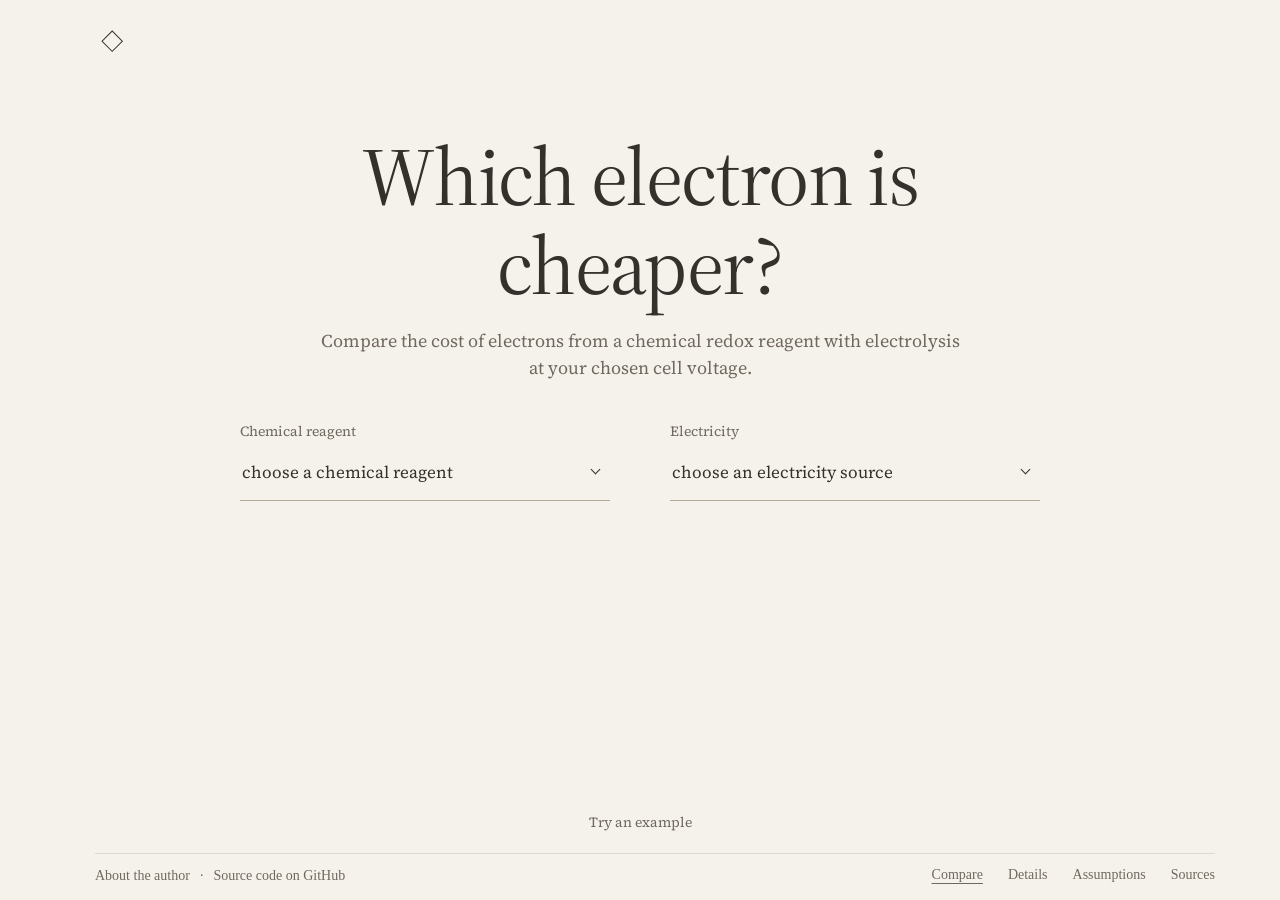
==== index.html @ 7a0f17d8 "Match footer styling and scroll behaviour to personal website" ====
<!doctype html>
<html lang="en"><head><script src="theme-init.js?v=20261118-theme-fix"></script><meta charset="utf-8"><meta name="viewport" content="width=device-width,initial-scale=1"><meta name="theme-color" content="#f5f2ec"><title>Which electron is cheaper?</title><link rel="stylesheet" href="styles.css?v=20261118-footer"><script defer src="model.js"></script><script defer src="chart.js?v=20261113"></script><script defer src="data.js?v=20261118-progressive"></script><script defer src="share-links.js?v=20261118"></script><script defer src="navigation.js?v=20261118-readable-links"></script><script defer src="result-image.js?v=20261118-graph"></script><script defer src="compare.js?v=20261118-example-visibility"></script><link rel="icon" type="image/svg+xml" sizes="any" href="favicon.svg?v=1">
<meta name="description" content="Compare the cost of electrons from a chemical redox reagent with electrolysis at your chosen cell voltage.">
<meta property="og:type" content="website">
<meta property="og:site_name" content="Electron Cost">
<meta property="og:title" content="Which electron is cheaper?">
<meta property="og:description" content="Compare the cost of electrons from a chemical redox reagent with electrolysis at your chosen cell voltage.">
<meta property="og:url" content="https://enlepre.github.io/electronsCost/">
<meta property="og:image" content="https://enlepre.github.io/electronsCost/social-preview-c4b608a29c4e.png">
<meta property="og:image:type" content="image/png">
<meta property="og:image:width" content="1200">
<meta property="og:image:height" content="630">
<meta property="og:image:alt" content="Which electron is cheaper? — Compare the cost of electrons from a chemical redox reagent with electrolysis at your chosen cell voltage.">
<meta name="twitter:card" content="summary_large_image">
<meta name="twitter:title" content="Which electron is cheaper?">
<meta name="twitter:description" content="Compare the cost of electrons from a chemical redox reagent with electrolysis at your chosen cell voltage.">
<meta name="twitter:image" content="https://enlepre.github.io/electronsCost/social-preview-c4b608a29c4e.png">
<meta name="twitter:image:alt" content="Which electron is cheaper? — Compare the cost of electrons from a chemical redox reagent with electrolysis at your chosen cell voltage.">
<script defer src="menu.js?v=20261118-footer"></script><script defer src="dropdowns.js?v=20261118"></script></head>
<body class="compare-page"><header class="site-header shell"><div class="menu"><svg class="menu-outline" aria-hidden="true" focusable="false"><rect width="100%" height="100%" vector-effect="non-scaling-stroke" /></svg><button class="menu-toggle" type="button" aria-expanded="false" aria-controls="main-menu" aria-label="Open navigation"><span aria-hidden="true"></span></button><nav id="main-menu" aria-label="Main navigation" inert><a class="brand" data-scenario-link href="index.html">Electron Cost</a><a data-scenario-link href="details.html">Details</a><a data-scenario-link href="assumptions.html">Assumptions</a><a data-scenario-link href="sources.html">Sources</a><button id="theme" class="theme-toggle" type="button" aria-label="Switch to dark mode" title="Switch to dark mode" aria-pressed="false"><svg class="theme-moon" viewBox="0 0 24 24" width="22" height="22" fill="none" stroke="currentColor" stroke-width="1.5" stroke-linecap="round" stroke-linejoin="round" aria-hidden="true"><path d="M20.9 13.1A9 9 0 0 1 10.9 3.1a9 9 0 1 0 10 10Z"/></svg><svg class="theme-sun" viewBox="0 0 24 24" width="22" height="22" fill="none" stroke="currentColor" stroke-width="1.5" stroke-linecap="round" aria-hidden="true"><circle cx="12" cy="12" r="4"/><path d="M12 2v2m0 16v2M2 12h2m16 0h2M4.93 4.93l1.42 1.42m11.3 11.3 1.42 1.42M4.93 19.07l1.42-1.42m11.3-11.3 1.42-1.42"/></svg></button></nav></div></header><a class="skip" href="#comparison">Skip to comparison</a>
<main class="shell comparison-shell">
<section class="question"><h1>Which electron is cheaper?</h1><p class="subtitle">Compare the cost of electrons from a chemical redox reagent with electrolysis at your chosen cell voltage.</p></section>
<section id="comparison" aria-label="Compare electron costs">
<div class="choices">
<div class="choice chemical-choice"><label class="choice-label" for="reagent">Chemical reagent</label><select id="reagent"><option value="" disabled selected>choose a chemical reagent</option></select><output id="chemical-price" class="choice-price" hidden aria-live="polite"></output><p id="reagent-mass-price" class="tariff-price" aria-live="polite" hidden></p></div>
<div class="choice electricity-choice"><div class="electricity-heading"><label class="choice-label" for="energy">Electricity</label><label id="metric-control" class="check metric-toggle" hidden><input type="checkbox" id="valcoe"> Use VALCOE</label></div><select id="energy"><option value="" disabled selected>choose an electricity source</option></select><output id="energy-price" class="choice-price" aria-live="polite"></output><p id="tariff-price" class="tariff-price" hidden></p><p id="metric-status" class="caption" role="status"></p></div>
</div>
<section id="voltage-comparison" class="simple-plot" aria-label="Voltage comparison" hidden>
<p id="comparison-status" class="comparison-status" aria-live="polite"></p>
<div class="voltage-heading"><label for="voltage-slider">Cell voltage</label><output id="voltage-value" for="voltage-slider">1 V</output><label class="range-label" for="max-voltage">max V <input id="max-voltage" type="number" min="0.01" step="any" value="5" required></label></div>
<input id="voltage-slider" type="range" min="0" max="5" step="0.005" value="1" aria-describedby="voltage-description" disabled>
<span id="voltage-description" class="sr-only">Change the full cell voltage to move the comparison marker on the graph. Adjust max V to change the voltage range.</span>
<div id="graph-area" hidden><p class="chart-unit">Cost per useful mole of electrons (mUSD/mol e⁻; 1 mUSD = 0.001 USD)</p><svg id="comparison-chart" viewBox="0 0 900 330" role="img" aria-labelledby="chart-title chart-description"></svg></div>

<div class="reset-row"><span id="share-status" class="caption" role="status"></span><button id="share-comparison" class="start-over" type="button" disabled>Share ↗</button><button id="download-result" class="start-over" type="button" disabled>Image</button><button id="start-over" class="start-over" type="button" title="Restore defaults and clear the comparison link">↻ Start over</button></div><div id="share-fallback" hidden><label for="share-url">Comparison link</label><input id="share-url" type="text" readonly></div></section><p id="simple-error" role="alert" hidden></p></section></main><div id="example-footer" class="example-footer shell"><button id="try-example" type="button">Try an example</button></div><footer class="shell repository-footer"><div class="footer-links"><a href="https://enlepre.github.io/">About the author</a><span aria-hidden="true">·</span><a href="https://github.com/enLepre/electronsCost">Source code on GitHub</a></div><nav class="footer-navigation" aria-label="Footer navigation"><a data-scenario-link href="index.html">Compare</a><a data-scenario-link href="details.html">Details</a><a data-scenario-link href="assumptions.html">Assumptions</a><a data-scenario-link href="sources.html">Sources</a></nav></footer><noscript>This calculator requires JavaScript.</noscript></body></html>
---- styles.css ----
@import url("https://fonts.googleapis.com/css2?family=Source+Serif+4:wght@400;600&display=swap");
:root{color-scheme:light;--paper:#f5f2ec;--ink:#34312c;--muted:#70685e;--line:#ded8ce;--control:#b3aa9c;--electric:#007f78;--chem:#875f7b;--shade:#eeebe4;--error:#973d2e}
:root[data-theme=dark]{color-scheme:dark;--paper:#272c32;--ink:#e0e4e8;--muted:#adb5bf;--line:#414850;--control:#77828e;--electric:#72c9bd;--chem:#d6a9c9;--shade:#30363d;--error:#ffb3a3}
*{box-sizing:border-box}html{scroll-behavior:smooth;scrollbar-gutter:stable}body{margin:0;background:var(--paper);color:var(--ink);font-family:Georgia,'Times New Roman',serif;-webkit-font-smoothing:antialiased}button,input,select{font:inherit;color:inherit;border-radius:0}a{color:inherit;text-underline-offset:4px}button{cursor:pointer;background:none;border:0;padding:9px 0;min-height:40px}button:hover,a:hover{color:var(--electric)}:focus-visible{outline:2px solid var(--electric);outline-offset:4px}[hidden]{display:none!important}.shell{width:min(1120px,calc(100% - 48px));margin:auto}header{display:flex;justify-content:space-between;align-items:center;padding:24px 0;border-bottom:1px solid var(--line)}.brand{font-size:21px;text-decoration:none}nav{display:flex;align-items:center;gap:24px;font-size:15px}nav a{text-decoration:none}.intro{padding:64px 0 48px}.eyebrow{color:var(--muted);font-size:13px;letter-spacing:.045em;margin:0 0 18px}h1{font-weight:400;letter-spacing:-.055em;font-size:clamp(54px,7vw,82px);line-height:1;margin:0 0 22px}.lead{font-size:28px;margin:0 0 12px}.intro-copy{color:var(--muted);line-height:1.65;font-size:17px;margin:0}h2,h3{font-weight:400}h2{font-size:25px;margin:0}h3{font-size:21px;margin:26px 0 12px}.workspace{display:grid;grid-template-columns:360px minmax(0,1fr);border-top:1px solid var(--line);scroll-margin-top:20px}.section-head{display:flex;justify-content:space-between;align-items:center;gap:16px}.section-head h2{font-size:22px}form{padding:24px 30px 28px 0;border-right:1px solid var(--line)}fieldset{margin:24px 0 0;padding:0 0 22px;border:0;border-bottom:1px solid var(--line);min-width:0}legend{font-size:20px;margin-bottom:20px}legend span{color:var(--muted);font-size:12px;margin-right:12px}label{display:block;font-size:14px;margin:16px 0 7px}label small{display:block;font-size:12px;color:var(--muted);margin-top:5px}input,select{width:100%;border:1px solid var(--control);background:var(--paper);padding:10px;font-size:16px;min-height:42px}input:invalid{border-color:var(--error)}.pair{display:grid;grid-template-columns:1fr 1fr;gap:14px}.caption{font-size:13px;line-height:1.55;color:var(--muted);margin:10px 0}.check{display:flex;gap:9px;align-items:center;line-height:1.45}.check input{width:16px;min-height:18px;accent-color:var(--electric)}details{margin-top:18px}summary{cursor:pointer;font-size:15px;padding:8px 0}.output{padding:28px 0 20px 38px;min-width:0}.verdict{min-height:136px}.verdict h2{font-size:36px;letter-spacing:-.03em;line-height:1.15}.verdict p:last-child{color:var(--muted);line-height:1.5;font-size:16px}.metrics{display:grid;grid-template-columns:1fr 1fr 1fr;border-top:1px solid var(--line);border-bottom:1px solid var(--line);padding:22px 0;gap:16px}.metrics p{font-size:14px;margin:0 0 14px}.metrics strong{display:block;font-size:29px;font-weight:400;font-variant-numeric:tabular-nums;white-space:nowrap}.metrics div:first-child strong{color:var(--electric)}.metrics div:nth-child(2) strong{color:var(--chem)}.metrics small{display:block;color:var(--muted);font-size:12px;line-height:1.5;margin-top:8px}.plot-section{margin-top:30px}.range-label{display:flex;gap:7px;align-items:center;margin:0;white-space:nowrap;color:var(--muted);font-size:13px}.range-label input{width:70px;padding:7px;font-size:14px}#chart{width:100%;display:block;overflow:visible}#chart text{fill:var(--muted);font:12px Georgia,serif}.grid{stroke:var(--line);stroke-width:1}.electric-line{stroke:var(--electric);stroke-width:2.5;fill:none}.chemical-line{stroke:var(--chem);stroke-width:2;fill:none}.selection-line{stroke:var(--ink);stroke-dasharray:4 5;opacity:.6}.legend{display:flex;flex-wrap:wrap;gap:15px;font-size:12px;color:var(--muted)}.legend span::before{content:'';display:inline-block;width:16px;border-top:2px solid var(--ink);margin-right:7px;vertical-align:middle}.legend .electric::before{border-color:var(--electric)}.legend .chem::before{border-color:var(--chem)}.legend span:last-child::before{border-top-style:dashed}.scale{display:flex;justify-content:space-between;gap:20px;border-block:1px solid var(--line);padding:18px 0;margin-top:24px;font-size:14px;line-height:1.5}.scale span:last-child{text-align:right}.actions{display:flex;gap:25px;padding-top:16px}.actions button{font-size:15px;border-bottom:1px solid var(--control)}#error{color:var(--error);line-height:1.6}.ranking{border-top:1px solid var(--line);padding:30px 0;margin-top:28px}.table-scroll{overflow:auto;max-height:370px;margin-top:18px}table{width:100%;border-collapse:collapse;font-size:14px;text-align:left}th{position:sticky;top:0;background:var(--paper);font-weight:400;color:var(--muted);font-size:12px}th,td{border-bottom:1px solid var(--line);padding:13px 16px 13px 0}td:not(:first-child),th:not(:first-child){text-align:right;font-variant-numeric:tabular-nums;white-space:nowrap}.method{border-top:1px solid var(--line);margin-top:24px;padding:40px 0 56px;scroll-margin-top:24px}.method>h2{font-size:34px;letter-spacing:-.025em}.method-grid{display:grid;grid-template-columns:1fr 1fr;gap:64px}.method p{font-size:15px;line-height:1.75;color:var(--muted)}.method .equation{font-size:19px;color:var(--ink)}.sr-only,.skip:not(:focus){position:absolute;width:1px;height:1px;padding:0;margin:-1px;overflow:hidden;clip:rect(0,0,0,0);white-space:nowrap}.skip:focus{position:absolute;background:var(--paper);padding:15px;z-index:3}
@media(max-width:900px){.workspace{grid-template-columns:310px minmax(0,1fr)}form{padding-right:22px}.output{padding-left:24px}.metrics{grid-template-columns:1fr 1fr}.metrics>div:last-child{grid-column:1/-1}.metrics strong{font-size:26px}.plot-section .section-head{align-items:flex-start;flex-direction:column}.method-grid{gap:32px}}
@media(max-width:680px){.shell{width:calc(100% - 32px)}header{gap:16px;align-items:flex-start}.brand{font-size:18px;white-space:nowrap}nav{gap:12px;flex-wrap:wrap;justify-content:flex-end;font-size:13px}nav button{min-height:20px;padding:0}.intro{padding:42px 0 32px}.intro-copy br{display:none}.lead{font-size:24px}.workspace{display:flex;flex-direction:column}form{border-right:0;padding-right:0}.output{border-top:1px solid var(--line);padding:26px 0}.verdict{min-height:0}.verdict h2{font-size:32px}.metrics{grid-template-columns:1fr 1fr 1fr;gap:12px}.metrics>div:last-child{grid-column:auto}.metrics strong{font-size:23px}.metrics p{font-size:12px}.method-grid{grid-template-columns:1fr;gap:0}.ranking>.section-head{align-items:flex-start;flex-direction:column;gap:0}.method>h2{font-size:29px}.plot-section .section-head{flex-direction:row;align-items:center}.section-head h2{font-size:20px}.actions{gap:20px}}
@media(prefers-reduced-motion:reduce){html{scroll-behavior:auto}}

/* A quiet comparison surface; supporting material lives on separate pages. */
.simple-header{justify-content:center;padding:22px 0;border-bottom:0}
.simple-header nav{gap:30px;border-bottom:1px solid var(--line);padding:0 8px 12px;justify-content:center}
.simple-header nav a[aria-current=page]{text-decoration:underline;text-underline-offset:18px}
.comparison-shell{max-width:1000px}
.question{padding:70px 0 56px;text-align:center}
.question h1{font-size:clamp(48px,7vw,82px);line-height:1.08;margin:0;letter-spacing:-.05em;font-weight:400}
.choices{display:grid;grid-template-columns:1fr 1fr;gap:60px}
.choice select{font-size:19px;background:transparent;border:0;border-bottom:1px solid var(--control);padding:16px 28px 16px 2px;min-height:58px}
.choice-price{display:flex;flex-direction:column;align-items:center;justify-content:center;min-height:116px;gap:8px;padding:20px 0;font-variant-numeric:tabular-nums}
.choice-price:empty{visibility:hidden}
.choice-price strong{font-weight:400;font-size:34px;letter-spacing:-.025em}
.choice-price small{font-size:14px;color:var(--muted)}
.chemical-choice .choice-price strong{color:var(--chem)}
.electricity-choice .choice-price strong{color:var(--electric)}
.simple-plot{padding:16px 0 48px}
.voltage-heading{display:flex;justify-content:space-between;align-items:center;margin:0 0 8px}
.voltage-heading label{font-size:16px;margin:0}
.voltage-heading output{font-size:22px;font-variant-numeric:tabular-nums}
#voltage-slider{width:100%;padding:0;border:0;accent-color:var(--electric);cursor:pointer;min-height:30px;background:transparent}
#voltage-slider:disabled{cursor:default;opacity:.35}
.comparison-status{text-align:center;font-size:26px;min-height:32px;margin:24px 0;color:var(--ink)}
.chart-unit{font-size:13px;color:var(--muted);margin:24px 0 5px}
#comparison-chart{display:block;width:100%;touch-action:pan-y;cursor:crosshair}
#comparison-chart text{fill:var(--muted);font:13px Georgia,serif}
.compare-page .legend{justify-content:center;margin-top:8px;font-size:14px}
.compare-page .legend span:last-child::before{border-top-style:solid}
#simple-error{color:var(--error);text-align:center;font-size:14px;line-height:1.5}
.support-page .method{border:0;margin:0;padding-top:50px}
.support-page h1{font-size:clamp(40px,6vw,64px);margin-bottom:30px}
.support-page .method>p{max-width:800px}
.simple-header .theme-toggle{display:grid;place-items:center;width:40px;height:40px;min-width:40px;padding:8px}
.theme-toggle .theme-sun{display:none}
:root[data-theme=dark] .theme-toggle .theme-moon{display:none}
:root[data-theme=dark] .theme-toggle .theme-sun{display:block}



.sources-page{max-width:1000px}
.sources-intro{padding:50px 0 32px}
.sources-intro h1{font-size:clamp(48px,7vw,72px);margin-bottom:20px}
.sources-page p{font-size:15px;line-height:1.7;color:var(--muted);max-width:850px}
.sources-page .lead{font-size:25px;color:var(--ink)}
.source-sections{justify-content:flex-start;flex-wrap:wrap;margin-top:28px;font-size:15px}
.sources-page>section:not(:first-child){padding:30px 0;border-top:1px solid var(--line);scroll-margin-top:20px}
.sources-page h2{font-size:30px;margin-bottom:14px}
.source-entry{border-top:1px solid var(--line);padding:22px 0}
.source-heading{display:flex;align-items:baseline;justify-content:space-between;gap:20px}
.source-heading h3{margin:0 0 14px;font-size:22px}
.source-heading .source-price{color:var(--ink);font-size:20px;white-space:nowrap;margin:0;font-variant-numeric:tabular-nums}
.source-facts{display:grid;grid-template-columns:190px 1fr;gap:8px 20px;font-size:14px;line-height:1.5;margin:5px 0 16px}
.source-facts dt{color:var(--muted)}.source-facts dd{margin:0;overflow-wrap:anywhere}
.source-entry .source-reference{color:var(--ink)}
.shell.derivation{width:min(660px,calc(100% - 48px));max-width:none;margin-left:auto;margin-right:auto;padding:52px 0 40px}
.derivation>article{width:100%;margin-inline:auto}
.support-page .derivation h1{font-size:clamp(36px,5vw,48px);letter-spacing:-.035em;line-height:1.15;margin:0 0 14px}
.derivation-lead{color:var(--muted);font-size:18px;margin-bottom:36px}
.derivation section{margin-top:42px}
.derivation h2{font-size:20px;font-weight:700;margin:0 0 14px}
.derivation p{font-size:16px;line-height:1.95;margin:16px 0}
.derivation .derivation-note{font-size:14px;line-height:1.9;color:var(--muted)}
.definition-table{overflow-x:auto;max-width:520px;margin-inline:auto}
.derivation table{width:100%;table-layout:fixed;font-size:14px;line-height:1.8}.derivation th{position:static}
.definition-table .quantity-column{width:54%}.definition-table .symbol-column{width:18%}.definition-table .unit-column{width:28%}
.derivation td,.derivation th{text-align:left!important;padding:12px 10px 12px 0;white-space:normal!important;vertical-align:middle}
.derivation th[scope=row]{color:var(--ink);width:auto;font-weight:400}
.definition-table th:first-child{text-align:center!important}
.derivation td:last-child{white-space:nowrap!important}
.derivation math{font-family:'Cambria Math','STIX Two Math','Times New Roman',serif;font-size:1.08em;color:var(--ink)}
.derivation-equation{display:grid;grid-template-columns:minmax(0,1fr) 32px;align-items:center;gap:14px;margin:28px 0}
.math-scroll{overflow-x:auto;padding:12px 2px}
.math-scroll math{font-size:22px;margin:0}
.derivation .katex{font-size:1.08em;color:var(--ink)}
.math-scroll .katex{font-size:1.22em}
.math-scroll .katex-display{margin:0;text-align:center}
.math-scroll .tex-math{display:block}
.derivation .definition-table .katex{font-size:1em}
.equation-number{font-size:15px;text-align:right;color:var(--muted)}
.derivation-assumptions{border-top:1px solid var(--line);padding-top:26px}
.derivation-assumptions h2:not(:first-child){margin-top:28px}
.reaction-basis p{font-size:18px}.reaction-basis .reaction-note{display:block;color:var(--muted);font-size:14px;margin-top:3px}
@media(max-width:680px){.derivation{padding-top:36px}.derivation-equation{gap:8px;grid-template-columns:minmax(0,1fr) 26px}.math-scroll math{font-size:19px}.derivation td{font-size:13px}}
@media(max-width:680px){.source-heading{flex-direction:column;gap:0;margin-bottom:15px}.source-heading h3{margin-bottom:6px}.source-facts{grid-template-columns:125px 1fr;gap:8px 14px}.source-sections{gap:16px}.simple-header nav{gap:14px}}
@media(max-width:680px){
 .simple-header{padding:18px 0}.simple-header nav{gap:20px;font-size:14px;flex-wrap:wrap;padding-bottom:14px}
 .simple-header nav a[aria-current=page]{text-underline-offset:10px}
 .question{padding:48px 0 34px}.question h1{font-size:clamp(44px,9vw,60px)}
 .choices{gap:20px}.choice select{font-size:14px;min-height:54px;padding:12px 15px 12px 0}
 .choice-price{min-height:98px}.choice-price strong{font-size:25px}.choice-price small{font-size:12px}
 .comparison-status{font-size:23px;margin:18px 0}.simple-plot{padding-top:6px}
 #comparison-chart text{font-size:16px}.chart-unit{font-size:12px}
}
/* Searchable evidence catalogue. Scoped rules preserve equation layout. */
.source-controls{display:grid;grid-template-columns:minmax(250px,2fr) 1fr 1fr;gap:24px;margin-top:36px}
.source-controls input,.source-controls select{width:100%;min-height:48px}
.sources-page .table-scroll{max-height:none;margin:24px 0 48px;overflow:auto}
.source-table{table-layout:fixed;min-width:900px;line-height:1.6}
.source-table th,.source-table td{white-space:normal!important;text-align:left!important;vertical-align:top;padding:20px 18px 20px 0;overflow-wrap:anywhere}
.source-table thead th{font-size:13px;position:static}
.source-table th:nth-child(1){width:21%}.source-table th:nth-child(2){width:26%}.source-table th:nth-child(3){width:17%}.source-table th:nth-child(4){width:36%}
.source-table tbody th{position:static;color:var(--ink);font-size:15px;font-weight:normal}
.source-table small{display:block;font-size:13px;color:var(--muted);margin-top:6px}
.source-table td>a{display:block;margin-bottom:8px}.source-table td p{margin:8px 0 0;font-size:13px;color:var(--muted)}
.source-table caption{text-align:left;padding-bottom:12px;color:var(--muted);font-size:13px}
.source-table tr:target{outline:1px solid var(--ink);outline-offset:3px}
@media(max-width:680px){.source-controls{grid-template-columns:1fr 1fr;gap:16px}.source-controls>div:first-child{grid-column:1/-1}}
/* Match the comparison page: two equal input columns, results beneath. */
.details-page .details-intro{text-align:center;padding:58px 0 40px}
.details-page .workspace{display:block;border-top:0}
.details-page #inputs{border:0;padding:0 0 24px}
.details-page #inputs>.section-head{border-bottom:1px solid var(--line);padding-bottom:14px}
.detail-choices{display:grid;grid-template-columns:minmax(0,1fr) minmax(0,1fr);gap:52px}
.details-page fieldset{border-bottom:0;margin-top:28px;padding-bottom:8px}
.details-page fieldset>select{min-height:54px;font-size:17px}
.details-page .output{border-top:1px solid var(--line);padding:30px 0 20px}
.details-page .verdict{text-align:center;min-height:0;margin-bottom:28px}
.details-page .metrics{grid-template-columns:repeat(3,minmax(0,1fr));text-align:center}
.details-page .metrics>div:last-child{grid-column:auto}
.details-page .plot-section{max-width:900px;margin:32px auto 0}
.details-page .method{padding:28px 0;margin-top:20px}
.details-page .method>h2{font-size:25px}
.details-page .ranking{margin-top:0}
.source-controls{grid-template-columns:minmax(250px,2fr) 1fr}
@media(max-width:680px){.detail-choices{grid-template-columns:1fr;gap:8px}.details-page fieldset+fieldset{border-top:1px solid var(--line);padding-top:24px}.details-page .details-intro{padding:40px 0 26px}.details-page .metrics strong{font-size:22px}.source-controls{grid-template-columns:1fr}.source-controls>div:first-child{grid-column:auto}}

/* Readable comparison typography and compact responsive controls. */
body{font-family:'Source Serif 4',Georgia,serif;font-variant-numeric:lining-nums tabular-nums}
h1,.question h1{letter-spacing:-.02em}
.question{padding:48px 0 28px}
.subtitle{max-width:650px;margin:18px auto 0;font-size:18px;line-height:1.5;color:var(--muted)}
.choices{grid-template-columns:minmax(0,1fr) minmax(0,1fr)}
.choice{min-width:0}.choice-label{font-size:14px;margin:10px 0 0;color:var(--muted)}
.choice select{font-size:17px}.choice-price{min-height:100px;padding:18px 0 8px}
.tariff-price{text-align:center;color:var(--muted);font-size:14px;margin:0 0 10px}
.basis-warning{margin:14px 0 24px;line-height:1.6}
.voltage-heading{gap:16px;flex-wrap:wrap}.voltage-heading>output{margin-right:auto}
.voltage-heading .range-label{font-size:14px}.range-label input{font-variant-numeric:tabular-nums}
.comparison-status{font-size:23px;line-height:1.45}
.chart-unit{font-size:14px;line-height:1.5}
#chart text,#comparison-chart text{font:14px 'Source Serif 4',Georgia,serif;fill:var(--muted);font-variant-numeric:tabular-nums}
#chart .chemical-label,#comparison-chart .chemical-label{fill:var(--chem)}
#chart .electric-label,#comparison-chart .electric-label{fill:var(--electric)}
#chart .crossing-label,#comparison-chart .crossing-label{fill:var(--ink);paint-order:stroke;stroke:var(--paper);stroke-width:5px;stroke-linejoin:round}
@media(max-width:600px){
 .choices{grid-template-columns:minmax(0,1fr);gap:14px}
 .question{padding:32px 0 22px}.question h1{font-size:44px}.subtitle{font-size:16px}
 .choice select{font-size:16px;padding:12px 24px 12px 0}
 .choice-price{min-height:76px;padding:12px 0 4px}.choice-price strong{font-size:30px}.choice-price small{font-size:14px}
 .comparison-status{font-size:21px}.chart-unit{font-size:14px}
}

.electricity-heading{display:flex;align-items:center;justify-content:space-between;gap:12px;flex-wrap:wrap}.electricity-heading label{margin:0}.electricity-heading .metric-toggle{font-size:14px;white-space:nowrap}.metric-toggle input{width:16px;min-height:18px}.electricity-heading{margin:16px 0 7px}#metric-status:empty{display:none}

.reset-row{display:flex;justify-content:flex-end;margin:8px 0 12px}.start-over{font-size:14px;color:var(--muted);border-bottom:1px solid var(--control);padding:6px 0;min-height:40px}.start-over:hover{color:var(--electric)}

/* Share tracks so headings, selectors, and costs align across both sources. */
@media(min-width:601px){
 .choices{column-gap:60px;row-gap:0}
 .choice{display:grid;grid-template-rows:subgrid;grid-row:span 6}
 .choice>.choice-label,.choice>.electricity-heading{grid-row:1;margin:10px 0 0;min-height:24px;align-content:center}
 .choice>select{grid-row:2}
 .choice>.choice-price{grid-row:3}
 .choice>.tariff-price{grid-row:4}
 .choice>#metric-note{grid-row:5}
 .choice>#metric-status{grid-row:6}
}

/* Footer links on the left, page navigation on the right. */

.footer-links{display:flex;align-items:center;flex-wrap:wrap;gap:10px}
.repository-footer .footer-navigation{display:flex;align-items:center;justify-content:flex-end;flex-wrap:wrap;gap:18px;font-size:inherit;margin-left:auto}
.footer-navigation a[aria-current=page]{text-decoration:underline;text-underline-offset:4px}
.footer-navigation .theme-toggle{display:grid;place-items:center;width:24px;height:24px;min-width:24px;min-height:24px;padding:3px;color:inherit}
.footer-navigation .theme-toggle svg{width:16px;height:16px}
@media(max-width:600px){.repository-footer .footer-navigation{gap:14px}}

/* Match the personal website's reading column and persistent rhombus menu. */
html{scrollbar-gutter:stable both-edges}
body{padding-top:84px}
main.shell,main.shell.derivation{width:min(800px,calc(100% - 48px));max-width:800px}
.site-header{position:fixed;top:0;left:50%;transform:translateX(-50%);z-index:500;padding:24px 0;border:0;pointer-events:none}
.menu {
  --menu-width: min(312px, calc(100vw - 42px));
  --menu-height: min(291.2px, calc(100svh - 44px));
  position: relative;
  width: 44px;
  height: 44px;
  pointer-events: auto;
}
.menu-outline {
  position: absolute;
  top: 10px;
  left: 10px;
  width: var(--menu-width);
  height: var(--menu-height);
  overflow: visible;
  pointer-events: none;
  transform-origin: 7.2px 7.2px;
  transform: rotate(45deg);
  transition: transform .16s ease .35s;
}
.menu-outline rect {
  fill: var(--paper);
  stroke: var(--ink);
  transform: scale(.046, .04945);
  transition: transform .34s cubic-bezier(.42,0,.38,1) .06s;
}
.menu:has(.menu-toggle:focus-visible) .menu-outline,
.menu.is-open .menu-outline { transform: rotate(0); transition-delay: 0s; }
@media (hover: hover) and (pointer: fine) {
  .menu:has(.menu-toggle:hover) .menu-outline { transform: rotate(0); transition-delay: 0s; }
}
.menu.is-open .menu-outline rect {
  transform: scale(1, 1);
  transition: transform .34s cubic-bezier(.42,0,.26,1) .09s;
}
.menu-toggle { position: relative; z-index: 2; display: block; width: 44px; height: 44px; border: 0; padding: 10px; background: transparent; color: var(--ink); cursor: pointer; touch-action: manipulation; }
.menu-toggle span { display: none; }
.menu nav { position: absolute; z-index: 1; top: 10px; left: 10px; display: flex; flex-direction: column; justify-content: safe center; overflow-y: auto; gap: 0; width: var(--menu-width); height: var(--menu-height); padding: 24px; visibility: hidden; opacity: 0; transform: translateY(-4px); transition: opacity .16s ease, transform .16s ease, visibility 0s .16s; }
.menu.is-open nav { visibility: visible; opacity: 1; transform: translateY(0); transition: opacity .2s ease .23s, transform .2s ease .23s, visibility 0s; }
.menu nav a { padding: 10px 0; font-size: 17px; }
.menu nav .brand { font-size: 23px; padding-bottom: 20px; margin-bottom: 8px; border-bottom: 1px solid var(--line); }
.menu nav a.is-active { font-style: italic; }

.menu nav{align-items:stretch;text-align:left;line-height:1.2}
.menu nav a{text-decoration:none}
.menu nav a[aria-current=page]{font-style:italic}
@media(max-width:700px){body{padding-top:72px}.site-header{width:calc(100% - 32px);padding:16px 0}main.shell,main.shell.derivation{width:calc(100% - 32px)}}
@media(prefers-reduced-motion:reduce){.menu-outline,.menu-outline rect,.menu.is-open .menu-outline rect,.menu nav,.menu.is-open nav{transition:none}}

/* Use the personal site's 48px scroll threshold and fade timing. */
body .site-header{transition:opacity .22s ease,transform .22s ease,visibility .22s}
body.is-page-scrolled .site-header{opacity:0;visibility:hidden;pointer-events:none;transform:translateX(-50%) translateY(-12px)}
@media(prefers-reduced-motion:reduce){body .site-header{transition:none}}

/* Match the personal site's sequential page fade without replacing navigation. */
@view-transition{navigation:auto}
.site-header{view-transition-name:site-menu}

@keyframes page-fade-out{from{opacity:1}to{opacity:0}}
@keyframes page-fade-in{from{opacity:0}to{opacity:1}}
::view-transition{background:var(--paper)}
::view-transition-old(root){animation:page-fade-out 300ms ease-in-out both;mix-blend-mode:normal}
::view-transition-new(root){animation:page-fade-in 340ms ease-in-out 320ms both;mix-blend-mode:normal}
::view-transition-group(site-footer),::view-transition-group(site-menu){z-index:10;animation:none}
::view-transition-old(site-footer),::view-transition-old(site-menu){display:none}
::view-transition-new(site-footer),::view-transition-new(site-menu){animation:none}
@media(prefers-reduced-motion:reduce){
 @view-transition{navigation:none}
 ::view-transition-old(root),::view-transition-new(root){animation:none!important}
}

/* Theme control uses the personal website menu spacing. */
.menu nav > a{flex-shrink:0}
.menu nav #theme.theme-toggle{display:grid;place-items:center;flex-shrink:0;width:44px;height:44px;min-height:44px;margin:8px 0 0 -10px;padding:10px;border:0;color:var(--ink)}
.menu nav .theme-toggle svg{width:22px;height:22px}
/* Let short calculator pages fill the viewport above the fixed footer. */
body{min-height:100vh;min-height:100svh;display:flex;flex-direction:column}
body>main.shell{flex:1 0 auto;margin-block:0}

/* Keep open-menu text bright and legible against the dark background. */
:root[data-theme=dark] .menu nav,:root[data-theme=dark] .menu nav a,:root[data-theme=dark] .menu nav #theme.theme-toggle{color:#f5f7fa}
:root[data-theme=dark] .menu nav a:hover,:root[data-theme=dark] .menu nav #theme.theme-toggle:hover{color:var(--electric)}

/* Searchable source selectors, using the same palette in both themes. */
.source-dropdown{position:relative;min-width:0;grid-row:2}
.source-trigger{display:flex;align-items:center;justify-content:space-between;gap:16px;width:100%;min-height:58px;padding:16px 6px 16px 2px;border-bottom:1px solid var(--control);text-align:left;font-size:17px;color:var(--ink)}
.source-trigger>span:first-child{min-width:0;overflow:hidden;text-overflow:ellipsis;white-space:nowrap}
.source-arrow{width:7px;height:7px;flex-shrink:0;border-right:1px solid currentColor;border-bottom:1px solid currentColor;transform:rotate(45deg);margin:0 5px 4px 0}
.source-trigger[aria-expanded=true] .source-arrow{transform:rotate(225deg);margin-bottom:0}
.source-panel{position:absolute;z-index:50;top:calc(100% + 6px);left:0;width:100%;padding:10px;background:var(--paper);color:var(--ink);border:1px solid var(--control);box-shadow:0 8px 24px #0002}
.source-panel .source-search{font-size:15px;min-height:40px;padding:8px 10px;background:var(--paper);border:1px solid var(--line)}
.source-search::placeholder{color:var(--muted);opacity:1}
.source-options{max-height:min(280px,40svh);overflow-y:auto;overscroll-behavior:contain;margin-top:8px;scroll-padding:4px}
.source-option{position:relative;padding:10px 28px 10px 10px;min-height:44px;font-size:15px;line-height:1.4;cursor:pointer;overflow-wrap:anywhere;border-left:2px solid transparent}
.source-option:hover,.source-option.is-active{background:var(--shade)}
.source-option[aria-selected=true]{color:var(--electric);border-left-color:var(--electric)}
.source-option[aria-selected=true]::after{content:'✓';position:absolute;right:8px;top:10px}
.source-option.is-active{outline:1px solid var(--control);outline-offset:-1px}
.source-empty{font-size:14px;color:var(--muted);margin:12px 10px}
@media(max-width:680px){.source-trigger{min-height:54px;padding:12px 6px 12px 0;font-size:16px}}

/* Match the personal website menu typography, including its title. */
.menu nav{font-family:Georgia,"Times New Roman",serif}
.menu nav .brand{font-size:23px;line-height:1.2;letter-spacing:-.02em;font-style:normal;white-space:nowrap}

.reset-row{align-items:center;flex-wrap:wrap;gap:18px}.reset-row .caption{margin:0}.start-over:disabled{opacity:.5;cursor:default}#share-url{font-size:14px}

/* Keep the document canvas opaque throughout sequential page fades. */
html{background:var(--paper)}

.example-footer{text-align:center;flex-shrink:0;padding-top:24px}.example-footer button{font-size:14px;color:var(--muted)}.example-footer button:hover{color:var(--electric)}

/* Match the personal website's fixed reading footer and scroll fade. */
body{padding-bottom:var(--footer-clearance,58px)}
body .repository-footer{
 position:fixed;left:50%;bottom:0;z-index:600;view-transition-name:site-footer;
 width:min(calc(100% - 48px),1120px);transform:translateX(-50%);
 margin:0;padding:13px 0 16px;border-top:1px solid var(--line);
 background:var(--paper);color:var(--muted);
 font:14px Georgia,"Times New Roman",serif;
 font-weight:400;line-height:normal;-webkit-font-smoothing:antialiased;text-rendering:optimizeLegibility;
 display:flex;flex-direction:row;align-items:center;justify-content:space-between;flex-wrap:wrap;gap:12px 28px;
 transition:opacity .22s ease,transform .22s ease,visibility .22s;
}
.repository-footer .footer-links{display:flex;align-items:center;flex-wrap:wrap;gap:10px}
.repository-footer .footer-navigation{width:auto;display:flex;flex-wrap:wrap;align-items:center;justify-content:flex-end;margin-left:auto;gap:25px;font:inherit;line-height:1.2}
.repository-footer a,.repository-footer a:hover{color:inherit;text-decoration:none}
.repository-footer a:focus-visible{outline:2px solid var(--ink);outline-offset:5px}
.repository-footer .footer-navigation a[aria-current=page]{text-decoration:underline;text-underline-offset:4px}
body.is-page-scrolled .repository-footer{opacity:0;visibility:hidden;pointer-events:none;transform:translateX(-50%) translateY(12px)}
@media(prefers-reduced-motion:reduce){body .repository-footer{transition:none}}
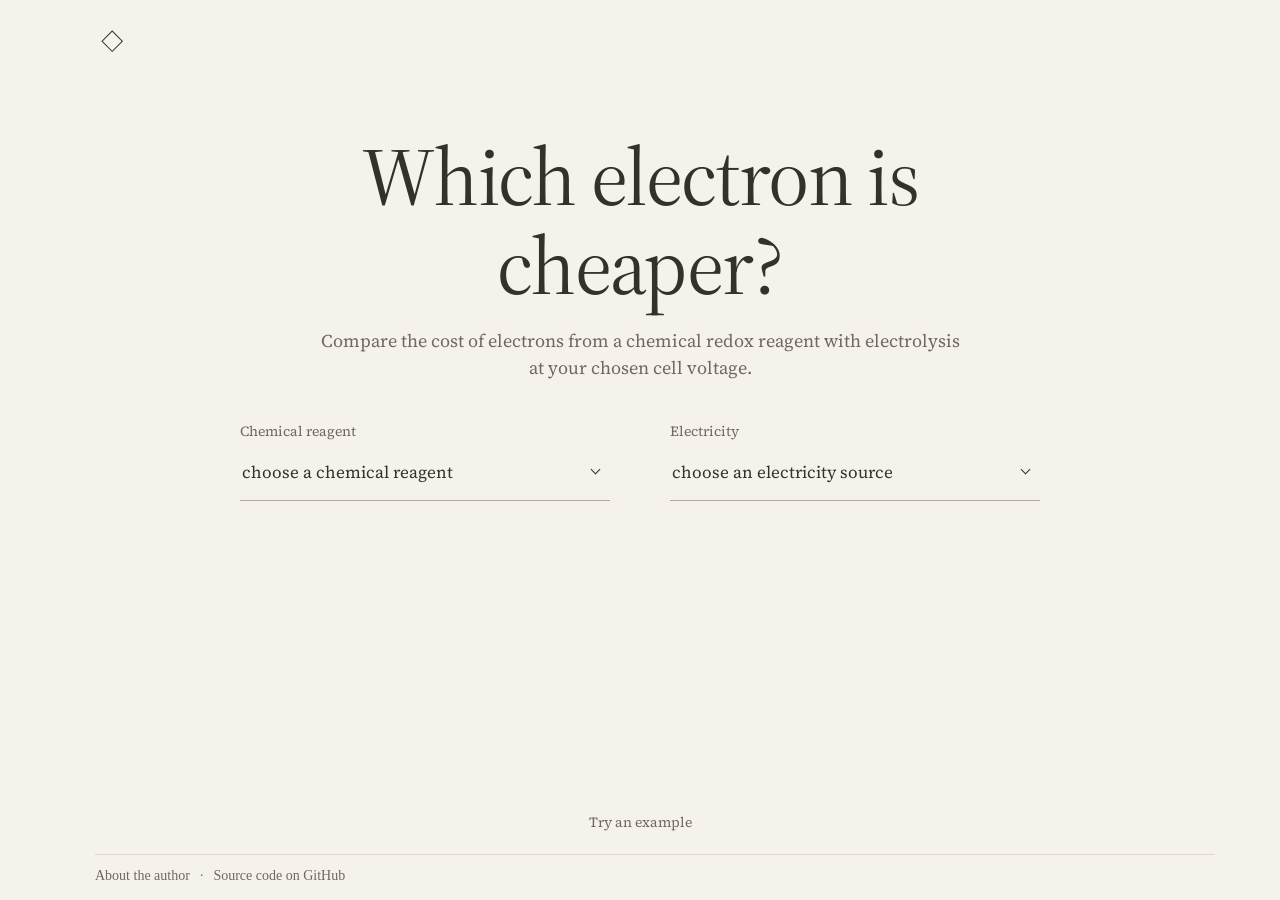
==== commit 54b4b060: "Keep page navigation in the square menu only" ====
--- a/index.html
+++ b/index.html
@@ -32,4 +32,4 @@
 <span id="voltage-description" class="sr-only">Change the full cell voltage to move the comparison marker on the graph. Adjust max V to change the voltage range.</span>
 <div id="graph-area" hidden><p class="chart-unit">Cost per useful mole of electrons (mUSD/mol e⁻; 1 mUSD = 0.001 USD)</p><svg id="comparison-chart" viewBox="0 0 900 330" role="img" aria-labelledby="chart-title chart-description"></svg></div>
 
-<div class="reset-row"><span id="share-status" class="caption" role="status"></span><button id="share-comparison" class="start-over" type="button" disabled>Share ↗</button><button id="download-result" class="start-over" type="button" disabled>Image</button><button id="start-over" class="start-over" type="button" title="Restore defaults and clear the comparison link">↻ Start over</button></div><div id="share-fallback" hidden><label for="share-url">Comparison link</label><input id="share-url" type="text" readonly></div></section><p id="simple-error" role="alert" hidden></p></section></main><div id="example-footer" class="example-footer shell"><button id="try-example" type="button">Try an example</button></div><footer class="shell repository-footer"><div class="footer-links"><a href="https://enlepre.github.io/">About the author</a><span aria-hidden="true">·</span><a href="https://github.com/enLepre/electronsCost">Source code on GitHub</a></div><nav class="footer-navigation" aria-label="Footer navigation"><a data-scenario-link href="index.html">Compare</a><a data-scenario-link href="details.html">Details</a><a data-scenario-link href="assumptions.html">Assumptions</a><a data-scenario-link href="sources.html">Sources</a></nav></footer><noscript>This calculator requires JavaScript.</noscript></body></html>+<div class="reset-row"><span id="share-status" class="caption" role="status"></span><button id="share-comparison" class="start-over" type="button" disabled>Share ↗</button><button id="download-result" class="start-over" type="button" disabled>Image</button><button id="start-over" class="start-over" type="button" title="Restore defaults and clear the comparison link">↻ Start over</button></div><div id="share-fallback" hidden><label for="share-url">Comparison link</label><input id="share-url" type="text" readonly></div></section><p id="simple-error" role="alert" hidden></p></section></main><div id="example-footer" class="example-footer shell"><button id="try-example" type="button">Try an example</button></div><footer class="shell repository-footer"><div class="footer-links"><a href="https://enlepre.github.io/">About the author</a><span aria-hidden="true">·</span><a href="https://github.com/enLepre/electronsCost">Source code on GitHub</a></div></footer><noscript>This calculator requires JavaScript.</noscript></body></html>
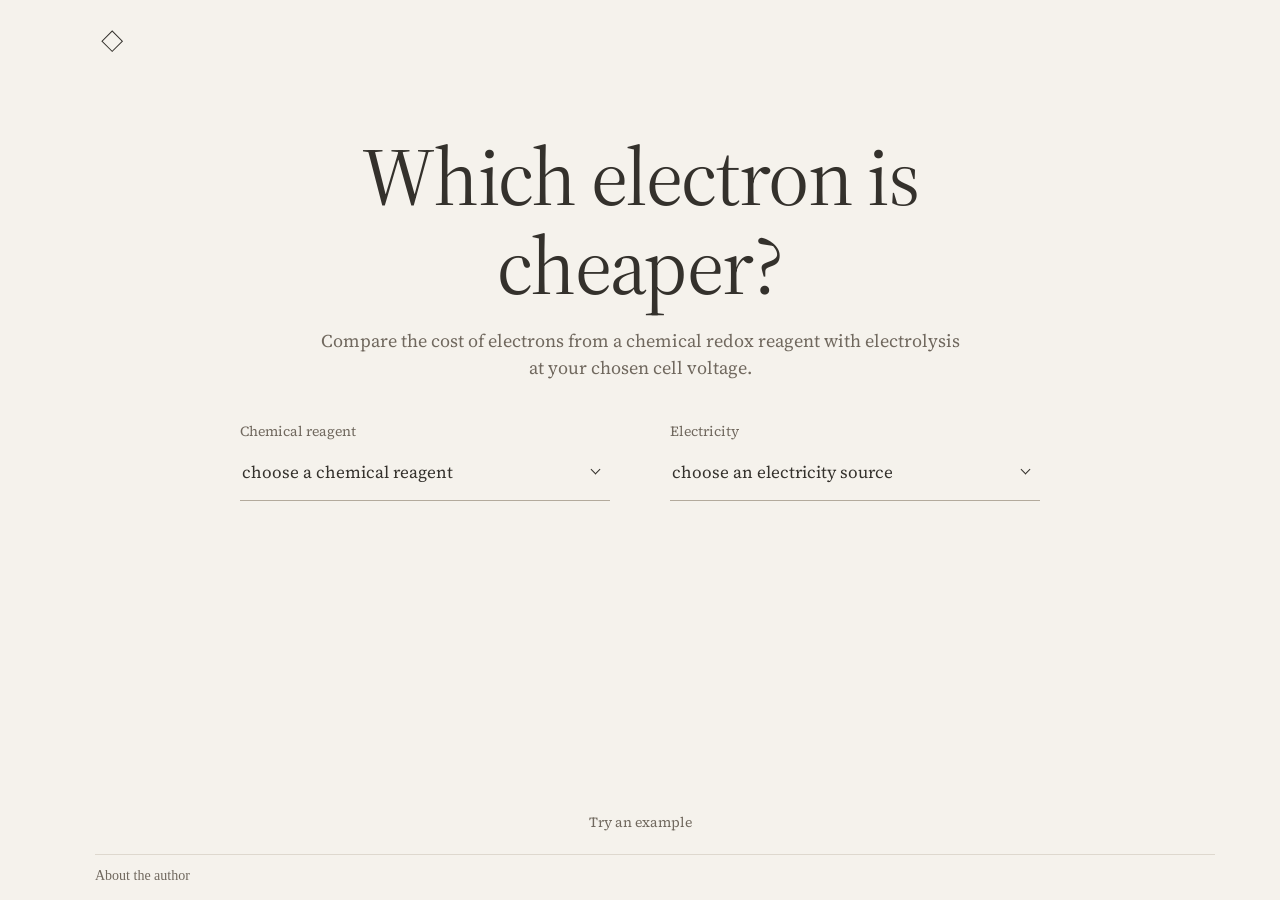
==== commit ec0cbc35: "Remove GitHub source links from tool page footers" ====
--- a/index.html
+++ b/index.html
@@ -1,5 +1,5 @@
 <!doctype html>
-<html lang="en"><head><script src="theme-init.js?v=20261118-theme-fix"></script><meta charset="utf-8"><meta name="viewport" content="width=device-width,initial-scale=1"><meta name="theme-color" content="#f5f2ec"><title>Which electron is cheaper?</title><link rel="stylesheet" href="styles.css?v=20261118-footer"><script defer src="model.js"></script><script defer src="chart.js?v=20261113"></script><script defer src="data.js?v=20261118-progressive"></script><script defer src="share-links.js?v=20261118"></script><script defer src="navigation.js?v=20261118-readable-links"></script><script defer src="result-image.js?v=20261118-graph"></script><script defer src="compare.js?v=20261118-example-visibility"></script><link rel="icon" type="image/svg+xml" sizes="any" href="favicon.svg?v=1">
+<html lang="en"><head><script src="theme-init.js?v=20261118-theme-fix"></script><meta charset="utf-8"><meta name="viewport" content="width=device-width,initial-scale=1"><meta name="theme-color" content="#f5f2ec"><title>Which electron is cheaper?</title><link rel="stylesheet" href="styles.css?v=20261119-centered-actions"><script defer src="model.js"></script><script defer src="chart.js?v=20261119-actions"></script><script defer src="data.js?v=20261118-progressive"></script><script defer src="share-links.js?v=20261118"></script><script defer src="navigation.js?v=20261118-readable-links"></script><script defer src="result-image.js?v=20261119-actions"></script><script defer src="compare.js?v=20261119-actions"></script><link rel="icon" type="image/svg+xml" sizes="any" href="favicon.svg?v=1">
 <meta name="description" content="Compare the cost of electrons from a chemical redox reagent with electrolysis at your chosen cell voltage.">
 <meta property="og:type" content="website">
 <meta property="og:site_name" content="Electron Cost">
@@ -32,4 +32,4 @@
 <span id="voltage-description" class="sr-only">Change the full cell voltage to move the comparison marker on the graph. Adjust max V to change the voltage range.</span>
 <div id="graph-area" hidden><p class="chart-unit">Cost per useful mole of electrons (mUSD/mol e⁻; 1 mUSD = 0.001 USD)</p><svg id="comparison-chart" viewBox="0 0 900 330" role="img" aria-labelledby="chart-title chart-description"></svg></div>
 
-<div class="reset-row"><span id="share-status" class="caption" role="status"></span><button id="share-comparison" class="start-over" type="button" disabled>Share ↗</button><button id="download-result" class="start-over" type="button" disabled>Image</button><button id="start-over" class="start-over" type="button" title="Restore defaults and clear the comparison link">↻ Start over</button></div><div id="share-fallback" hidden><label for="share-url">Comparison link</label><input id="share-url" type="text" readonly></div></section><p id="simple-error" role="alert" hidden></p></section></main><div id="example-footer" class="example-footer shell"><button id="try-example" type="button">Try an example</button></div><footer class="shell repository-footer"><div class="footer-links"><a href="https://enlepre.github.io/">About the author</a><span aria-hidden="true">·</span><a href="https://github.com/enLepre/electronsCost">Source code on GitHub</a></div></footer><noscript>This calculator requires JavaScript.</noscript></body></html>+<div class="reset-row"><button id="center-break-even" class="start-over" type="button" title="Center at break even" disabled><svg class="action-icon" viewBox="0 0 24 24" fill="none" stroke="currentColor" stroke-width="1.5" stroke-linecap="round" stroke-linejoin="round" aria-hidden="true"><circle cx="12" cy="12" r="6"/><path d="M12 2v4m0 12v4M2 12h4m12 0h4"/></svg>Center</button><button id="start-over" class="start-over" type="button" title="Clear both selections"><svg class="action-icon" viewBox="0 0 24 24" fill="none" stroke="currentColor" stroke-width="1.5" stroke-linecap="round" stroke-linejoin="round" aria-hidden="true"><path d="M3 10a9 9 0 1 1 2 8M3 4v6h6"/></svg>Start Over</button><button id="download-result" class="start-over" type="button" title="Download result image" disabled><svg class="action-icon" viewBox="0 0 24 24" fill="none" stroke="currentColor" stroke-width="1.5" stroke-linecap="round" stroke-linejoin="round" aria-hidden="true"><rect x="3" y="3" width="18" height="18" rx="1"/><circle cx="8" cy="8" r="1.5"/><path d="m3 17 6-6 4 4 3-3 5 5"/></svg>Image</button><button id="share-comparison" class="start-over" type="button" title="Copy comparison link" disabled><svg class="action-icon" viewBox="0 0 24 24" fill="none" stroke="currentColor" stroke-width="1.5" stroke-linecap="round" stroke-linejoin="round" aria-hidden="true"><path d="M14 3h7v7m0-7L10 14M10 5H3v16h16v-7"/></svg>Share</button></div><p id="share-status" class="caption action-status" role="status"></p><div id="share-fallback" hidden><label for="share-url">Comparison link</label><input id="share-url" type="text" readonly></div></section><p id="simple-error" role="alert" hidden></p></section></main><div id="example-footer" class="example-footer shell"><button id="try-example" type="button">Try an example</button></div><footer class="shell repository-footer"><div class="footer-links"><a href="https://enlepre.github.io/">About the author</a></div></footer><noscript>This calculator requires JavaScript.</noscript></body></html>
--- a/styles.css
+++ b/styles.css
@@ -318,3 +318,16 @@
 .repository-footer .footer-navigation a[aria-current=page]{text-decoration:underline;text-underline-offset:4px}
 body.is-page-scrolled .repository-footer{opacity:0;visibility:hidden;pointer-events:none;transform:translateX(-50%) translateY(12px)}
 @media(prefers-reduced-motion:reduce){body .repository-footer{transition:none}}
+
+.voltage-heading>output{margin-right:0}.voltage-heading #center-break-even{margin-right:auto}
+
+/* Quiet action links; keyboard focus uses an underline instead of a box. */
+.voltage-heading>output{margin-right:auto}
+.reset-row #center-break-even{margin-right:auto}
+.reset-row .start-over{display:inline-flex;align-items:center;gap:7px;border:0}
+.action-icon{width:16px;height:16px;flex-shrink:0}
+.action-status{text-align:right}.action-status:empty{display:none}
+button:focus{outline:none}button:focus-visible{text-decoration:underline;text-underline-offset:5px}
+
+/* Center graph actions with the requested space below the chart. */
+.reset-row{justify-content:center;margin-top:0.6cm}.reset-row #center-break-even{margin-right:0}
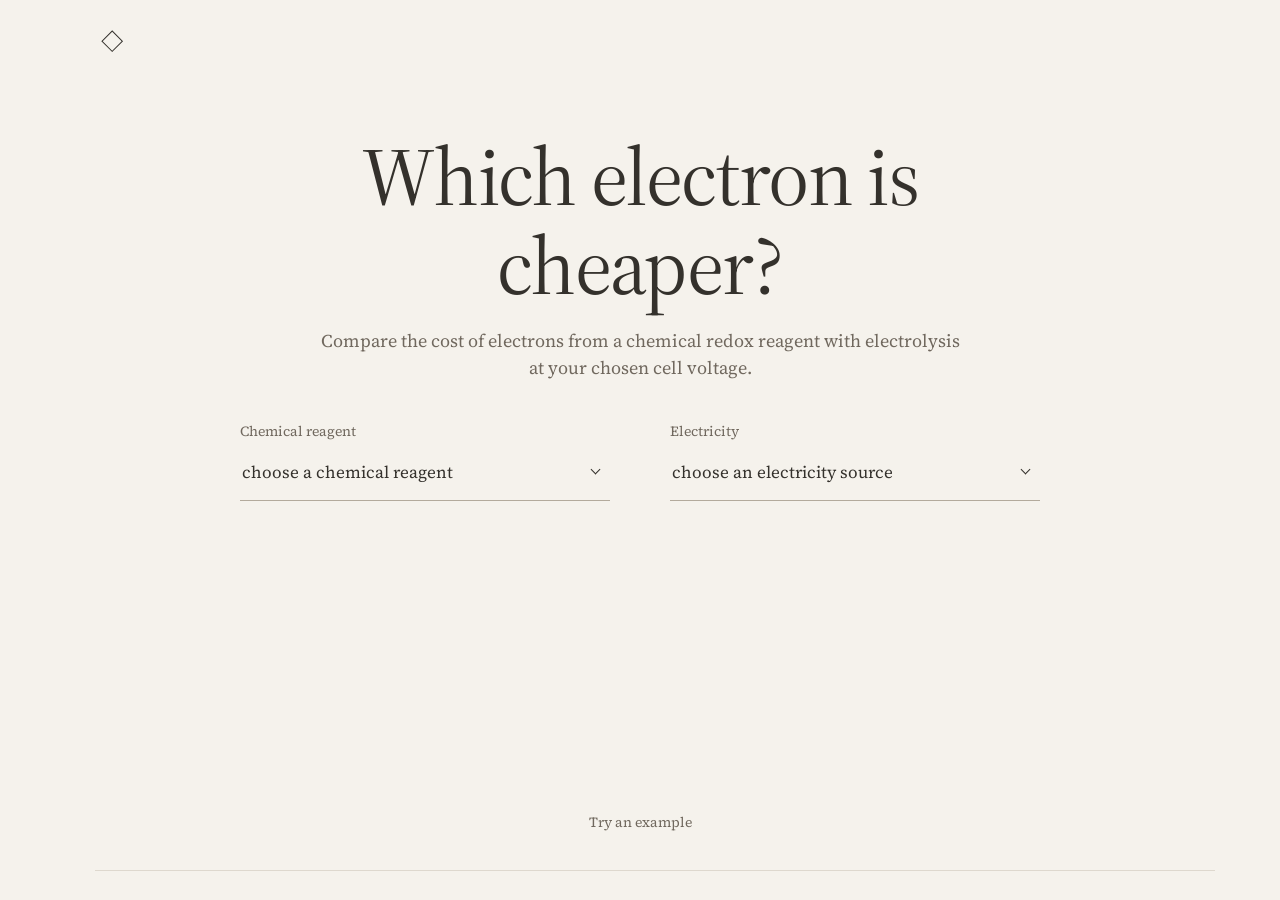
==== commit 68fb5d6c: "Remove author links and leave tool footers empty" ====
--- a/index.html
+++ b/index.html
@@ -32,4 +32,4 @@
 <span id="voltage-description" class="sr-only">Change the full cell voltage to move the comparison marker on the graph. Adjust max V to change the voltage range.</span>
 <div id="graph-area" hidden><p class="chart-unit">Cost per useful mole of electrons (mUSD/mol e⁻; 1 mUSD = 0.001 USD)</p><svg id="comparison-chart" viewBox="0 0 900 330" role="img" aria-labelledby="chart-title chart-description"></svg></div>
 
-<div class="reset-row"><button id="center-break-even" class="start-over" type="button" title="Center at break even" disabled><svg class="action-icon" viewBox="0 0 24 24" fill="none" stroke="currentColor" stroke-width="1.5" stroke-linecap="round" stroke-linejoin="round" aria-hidden="true"><circle cx="12" cy="12" r="6"/><path d="M12 2v4m0 12v4M2 12h4m12 0h4"/></svg>Center</button><button id="start-over" class="start-over" type="button" title="Clear both selections"><svg class="action-icon" viewBox="0 0 24 24" fill="none" stroke="currentColor" stroke-width="1.5" stroke-linecap="round" stroke-linejoin="round" aria-hidden="true"><path d="M3 10a9 9 0 1 1 2 8M3 4v6h6"/></svg>Start Over</button><button id="download-result" class="start-over" type="button" title="Download result image" disabled><svg class="action-icon" viewBox="0 0 24 24" fill="none" stroke="currentColor" stroke-width="1.5" stroke-linecap="round" stroke-linejoin="round" aria-hidden="true"><rect x="3" y="3" width="18" height="18" rx="1"/><circle cx="8" cy="8" r="1.5"/><path d="m3 17 6-6 4 4 3-3 5 5"/></svg>Image</button><button id="share-comparison" class="start-over" type="button" title="Copy comparison link" disabled><svg class="action-icon" viewBox="0 0 24 24" fill="none" stroke="currentColor" stroke-width="1.5" stroke-linecap="round" stroke-linejoin="round" aria-hidden="true"><path d="M14 3h7v7m0-7L10 14M10 5H3v16h16v-7"/></svg>Share</button></div><p id="share-status" class="caption action-status" role="status"></p><div id="share-fallback" hidden><label for="share-url">Comparison link</label><input id="share-url" type="text" readonly></div></section><p id="simple-error" role="alert" hidden></p></section></main><div id="example-footer" class="example-footer shell"><button id="try-example" type="button">Try an example</button></div><footer class="shell repository-footer"><div class="footer-links"><a href="https://enlepre.github.io/">About the author</a></div></footer><noscript>This calculator requires JavaScript.</noscript></body></html>+<div class="reset-row"><button id="center-break-even" class="start-over" type="button" title="Center at break even" disabled><svg class="action-icon" viewBox="0 0 24 24" fill="none" stroke="currentColor" stroke-width="1.5" stroke-linecap="round" stroke-linejoin="round" aria-hidden="true"><circle cx="12" cy="12" r="6"/><path d="M12 2v4m0 12v4M2 12h4m12 0h4"/></svg>Center</button><button id="start-over" class="start-over" type="button" title="Clear both selections"><svg class="action-icon" viewBox="0 0 24 24" fill="none" stroke="currentColor" stroke-width="1.5" stroke-linecap="round" stroke-linejoin="round" aria-hidden="true"><path d="M3 10a9 9 0 1 1 2 8M3 4v6h6"/></svg>Start Over</button><button id="download-result" class="start-over" type="button" title="Download result image" disabled><svg class="action-icon" viewBox="0 0 24 24" fill="none" stroke="currentColor" stroke-width="1.5" stroke-linecap="round" stroke-linejoin="round" aria-hidden="true"><rect x="3" y="3" width="18" height="18" rx="1"/><circle cx="8" cy="8" r="1.5"/><path d="m3 17 6-6 4 4 3-3 5 5"/></svg>Image</button><button id="share-comparison" class="start-over" type="button" title="Copy comparison link" disabled><svg class="action-icon" viewBox="0 0 24 24" fill="none" stroke="currentColor" stroke-width="1.5" stroke-linecap="round" stroke-linejoin="round" aria-hidden="true"><path d="M14 3h7v7m0-7L10 14M10 5H3v16h16v-7"/></svg>Share</button></div><p id="share-status" class="caption action-status" role="status"></p><div id="share-fallback" hidden><label for="share-url">Comparison link</label><input id="share-url" type="text" readonly></div></section><p id="simple-error" role="alert" hidden></p></section></main><div id="example-footer" class="example-footer shell"><button id="try-example" type="button">Try an example</button></div><footer class="shell repository-footer"><div class="footer-links"></div></footer><noscript>This calculator requires JavaScript.</noscript></body></html>
